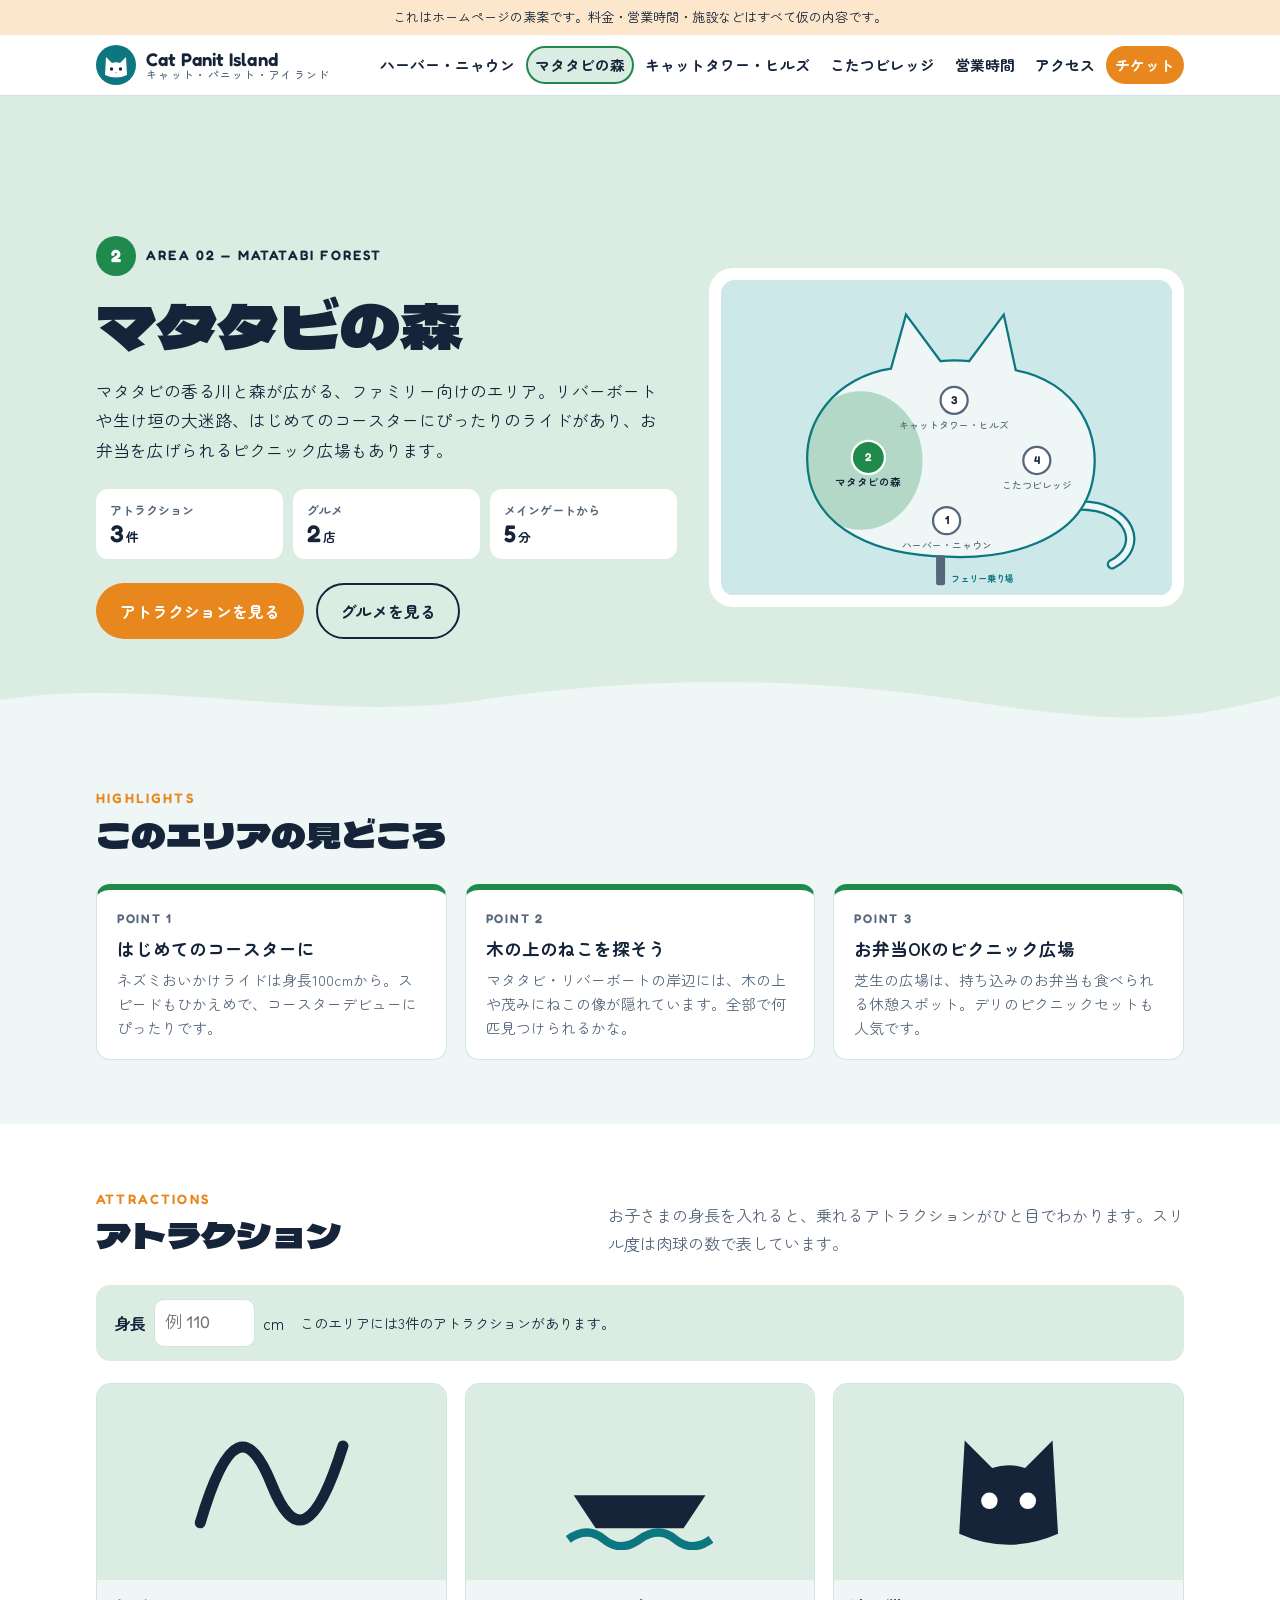
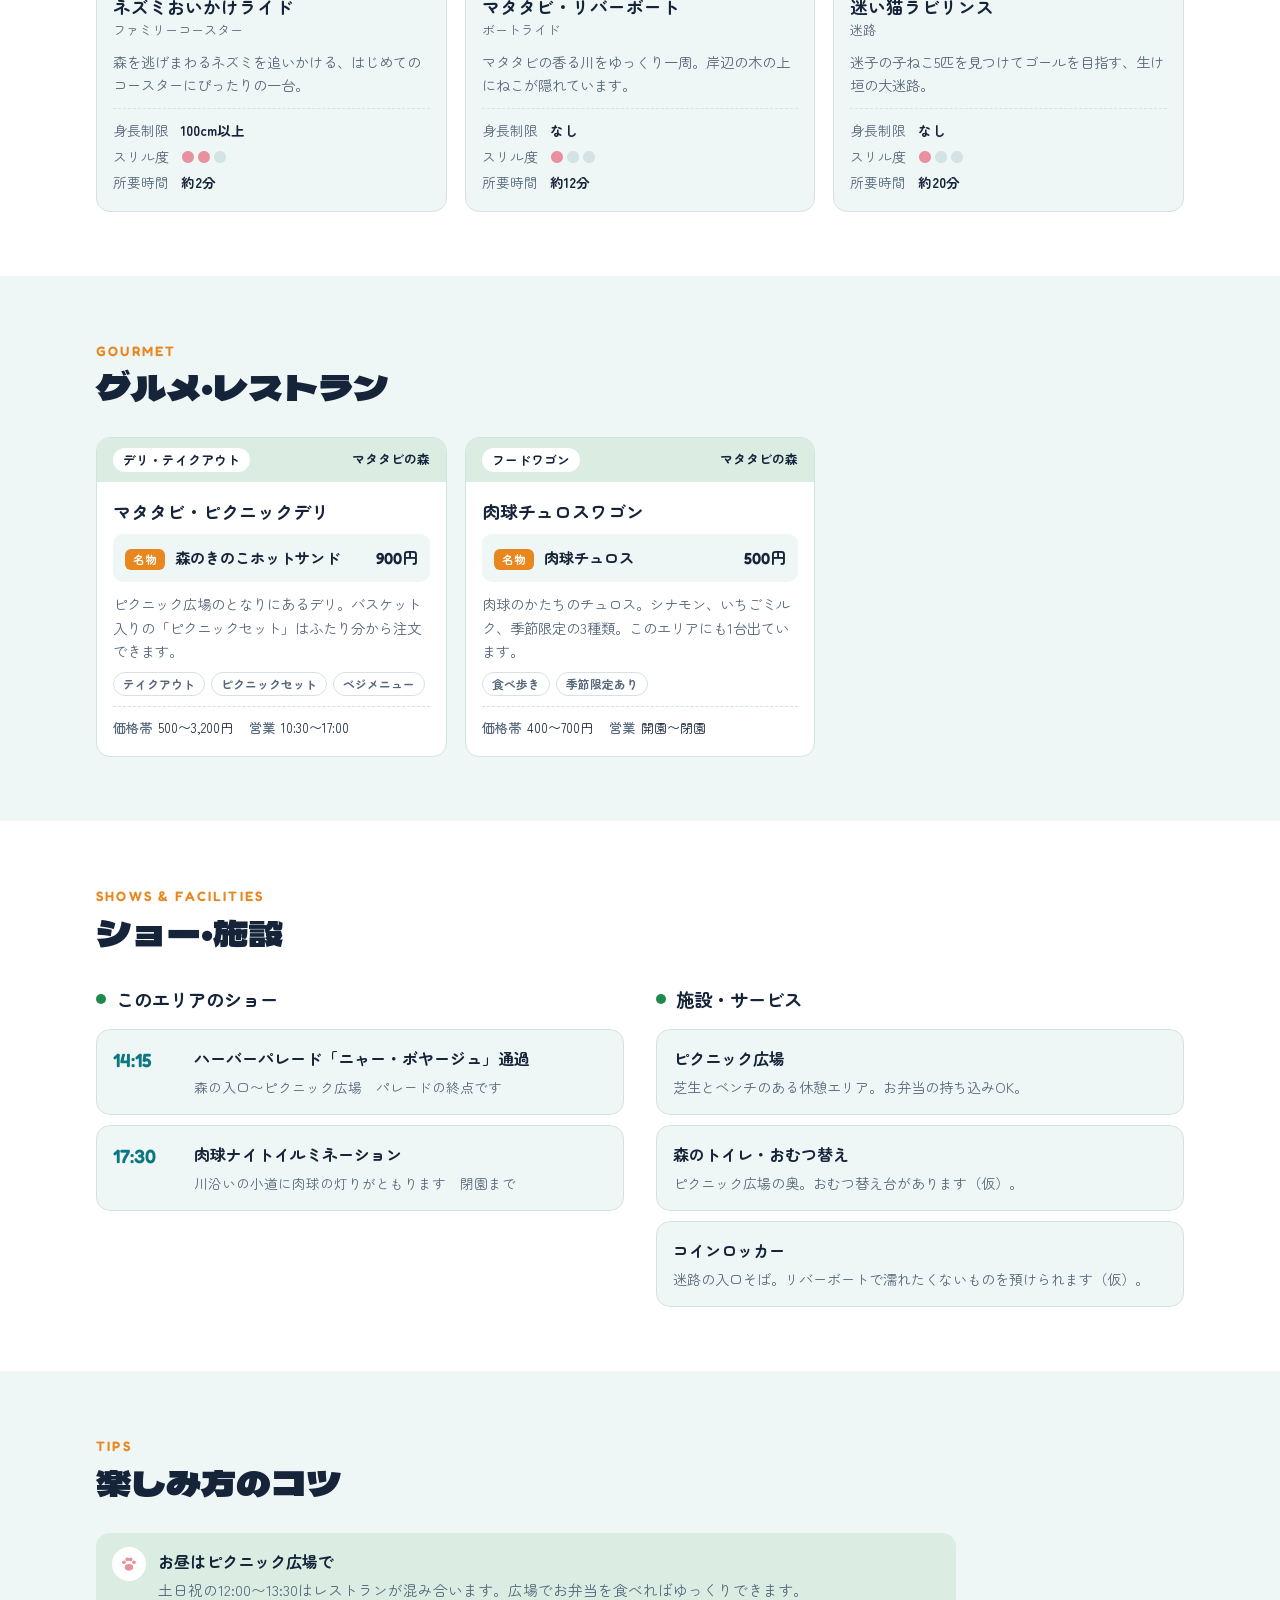
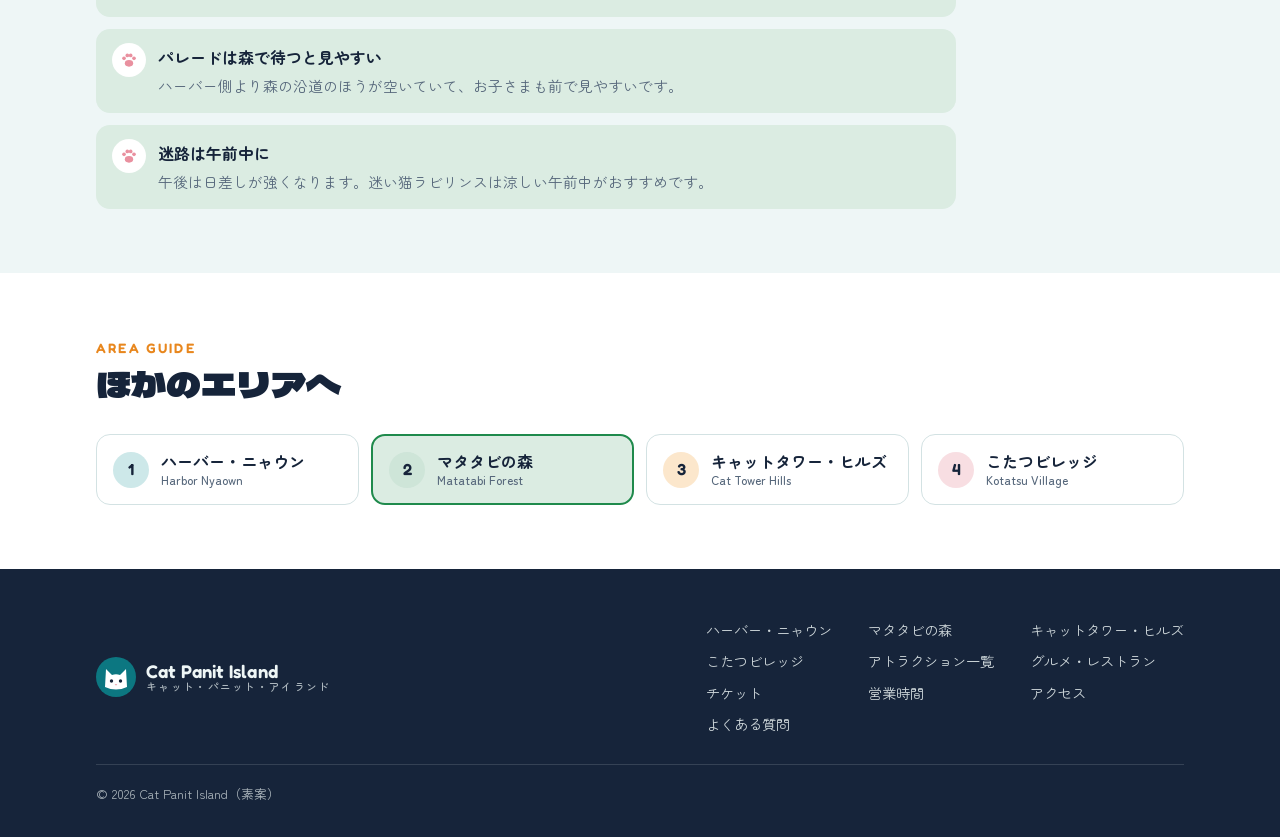
==== area-forest.html @ 3c0e30b0 "Cat Panit Island ホームページ素案 トップページ、4つのエリアページ、メインビジュアル（SVG/PNG）、 エリアページの生成スクリプトを追加。  Co-Authored-By: Cl" ====
<!doctype html>
<html lang="ja">
<head>
<meta charset="utf-8">
<meta name="viewport" content="width=device-width, initial-scale=1">
<title>マタタビの森 | Cat Panit Island</title>
<meta name="description" content="Cat Panit Island エリア2「マタタビの森」のアトラクション・グルメ・ショー・施設のご案内。">
<link rel="preconnect" href="https://fonts.googleapis.com">
<link rel="preconnect" href="https://fonts.gstatic.com" crossorigin>
<link rel="stylesheet" href="https://fonts.googleapis.com/css2?family=Dela+Gothic+One&family=Zen+Maru+Gothic:wght@400;500;700&family=Fredoka:wght@500;600&display=swap">
<link rel="stylesheet" href="assets/site.css">
</head>
<body data-area="2">
<div class="draft-ribbon"><div class="wrap">これはホームページの素案です。料金・営業時間・施設などはすべて仮の内容です。</div></div>

<header class="site-header">
  <div class="wrap">
    <a class="brand" href="index.html" aria-label="Cat Panit Island トップへ">
      <svg viewBox="0 0 40 40" aria-hidden="true">
        <circle cx="20" cy="20" r="20" fill="var(--sea)"/>
        <path d="M9 30 L10 12 L16 18 Q20 16.5 24 18 L30 12 L31 30 Q20 35 9 30 Z" fill="var(--surface)"/>
        <circle cx="15.5" cy="24" r="1.7" fill="var(--ink)"/><circle cx="24.5" cy="24" r="1.7" fill="var(--ink)"/>
        <path d="M18.6 27.2 L21.4 27.2 L20 28.6 Z" fill="var(--paw)"/>
      </svg>
      <span class="brand-name">Cat Panit Island<small>キャット・パニット・アイランド</small></span>
    </a>
    <a class="mobile-ticket" href="index.html#tickets">チケット</a>
    <button class="menu-btn" id="menu-btn" type="button" aria-expanded="false" aria-controls="site-nav" aria-label="メニューを開く"><span class="bars" aria-hidden="true"></span><span class="lbl" aria-hidden="true">MENU</span></button>
    <nav class="nav" id="site-nav" aria-label="メインメニュー">
      <ul>
        <li><a href="area-harbor.html">ハーバー・ニャウン</a></li>
        <li><a href="area-forest.html" aria-current="page">マタタビの森</a></li>
        <li><a href="area-hills.html">キャットタワー・ヒルズ</a></li>
        <li><a href="area-kotatsu.html">こたつビレッジ</a></li>
        <li><a href="index.html#hours">営業時間</a></li>
        <li><a href="index.html#access">アクセス</a></li>
        <li class="nav-cta"><a href="index.html#tickets">チケット</a></li>
      </ul>
    </nav>
  </div>
</header>

<main id="top">
  <section class="area-hero">
    <nav class="crumbs wrap" aria-label="パンくずリスト">
    </nav>
    <div class="wrap">
      <div>
        <p class="area-no"><b>2</b>AREA 02 — MATATABI FOREST</p>
        <h1>マタタビの森</h1>
        <p class="lead">マタタビの香る川と森が広がる、ファミリー向けのエリア。リバーボートや生け垣の大迷路、はじめてのコースターにぴったりのライドがあり、お弁当を広げられるピクニック広場もあります。</p>
        <dl class="facts">
          <div><dt>アトラクション</dt><dd>3<small>件</small></dd></div>
          <div><dt>グルメ</dt><dd>2<small>店</small></dd></div>
          <div><dt>メインゲートから</dt><dd>5<small>分</small></dd></div>
        </dl>
        <div class="hero-actions">
          <a class="btn btn-primary" href="#rides">アトラクションを見る</a>
          <a class="btn btn-ghost" href="#gourmet">グルメを見る</a>
        </div>
      </div>
      <div class="map">
        <svg viewBox="0 0 600 420" role="img" aria-label="島のエリアマップ。現在のエリア：マタタビの森">
          <defs><clipPath id="island"><path d="M118 268 C 100 186, 158 128, 226 118 L 246 46 L 292 108 Q 310 106 330 108 L 376 46 L 392 120 C 470 134, 512 204, 492 276 C 472 346, 384 372, 300 368 C 202 366, 134 330, 118 268 Z"/></clipPath></defs>
          <rect class="sea" x="0" y="0" width="600" height="420" rx="18"/>
          <path class="tail" d="M478 300 C 545 300, 565 355, 520 378"/>
          <path class="tail-in" d="M478 300 C 545 300, 565 355, 520 378"/>
          <path class="land" d="M118 268 C 100 186, 158 128, 226 118 L 246 46 L 292 108 Q 310 106 330 108 L 376 46 L 392 120 C 470 134, 512 204, 492 276 C 472 346, 384 372, 300 368 C 202 366, 134 330, 118 268 Z"/>
          <ellipse class="zone" cx="186" cy="240" rx="82" ry="92" clip-path="url(#island)"/>
          <rect class="pier" x="286" y="366" width="12" height="40" rx="3"/>
          <text class="ferry" x="306" y="402">フェリー乗り場</text>
          <a class="pin" href="area-harbor.html" aria-label="エリア1 ハーバー・ニャウンへ"><circle cx="300" cy="320" r="18"/><text x="300" y="325">1</text></a>
          <text class="lbl dim" x="300" y="358">ハーバー・ニャウン</text>
          <g class="pin here" aria-current="page"><circle cx="196" cy="236" r="22"/><text x="196" y="241">2</text></g>
          <text class="lbl" x="196" y="274">マタタビの森</text>
          <a class="pin" href="area-hills.html" aria-label="エリア3 キャットタワー・ヒルズへ"><circle cx="310" cy="160" r="18"/><text x="310" y="165">3</text></a>
          <text class="lbl dim" x="310" y="198">キャットタワー・ヒルズ</text>
          <a class="pin" href="area-kotatsu.html" aria-label="エリア4 こたつビレッジへ"><circle cx="420" cy="240" r="18"/><text x="420" y="245">4</text></a>
          <text class="lbl dim" x="420" y="278">こたつビレッジ</text>
          </svg>
      </div>
    </div>
    <svg class="wave" viewBox="0 0 1200 48" preserveAspectRatio="none" aria-hidden="true"><path d="M0 24 C 150 0, 300 48, 450 24 S 750 0, 900 24 S 1100 48, 1200 20 L1200 48 L0 48 Z"/></svg>
  </section>

  <section class="block" id="highlights">
    <div class="wrap">
      <div class="sec-head"><div><p class="en">Highlights</p><h2>このエリアの見どころ</h2></div></div>
      <ol class="highlights">
          <li><h3>はじめてのコースターに</h3><p>ネズミおいかけライドは身長100cmから。スピードもひかえめで、コースターデビューにぴったりです。</p></li>
          <li><h3>木の上のねこを探そう</h3><p>マタタビ・リバーボートの岸辺には、木の上や茂みにねこの像が隠れています。全部で何匹見つけられるかな。</p></li>
          <li><h3>お弁当OKのピクニック広場</h3><p>芝生の広場は、持ち込みのお弁当も食べられる休憩スポット。デリのピクニックセットも人気です。</p></li>
      </ol>
    </div>
  </section>

  <section class="block alt" id="rides">
    <div class="wrap">
      <div class="sec-head">
        <div><p class="en">Attractions</p><h2>アトラクション</h2></div>
        <p>お子さまの身長を入れると、乗れるアトラクションがひと目でわかります。スリル度は肉球の数で表しています。</p>
      </div>
      <div class="finder">
        <div class="height-input">
          <label for="height">身長</label>
          <input id="height" type="number" inputmode="numeric" min="60" max="200" step="1" placeholder="例 110">
          <span>cm</span>
        </div>
        <p class="finder-note" id="finder-note" aria-live="polite">このエリアには3件のアトラクションがあります。</p>
      </div>
      <div class="rides">
        <article class="ride" data-min="100">
          <div class="ride-art"><svg viewBox="0 0 60 50" aria-hidden="true"><path d="M4 40 C 14 6, 22 6, 30 26 S 46 44, 56 12" fill="none" stroke="var(--ink)" stroke-width="4" stroke-linecap="round"/></svg></div>
          <div class="ride-body"><h3>ネズミおいかけライド</h3><p class="kind">ファミリーコースター</p></div>
          <p class="desc">森を逃げまわるネズミを追いかける、はじめてのコースターにぴったりの一台。</p>
          <div>
            <dl>
              <dt>身長制限</dt><dd>100cm以上</dd>
              <dt>スリル度</dt><dd><span class="paws" aria-label="スリル度2">●●<span class="off">●</span></span></dd>
              <dt>所要時間</dt><dd>約2分</dd>
            </dl>
            <p class="verdict" aria-live="polite"></p>
          </div>
        </article>
        <article class="ride" data-min="0">
          <div class="ride-art"><svg viewBox="0 0 60 50" aria-hidden="true"><path d="M6 30 H54 L46 42 H14 Z" fill="var(--ink)"/><path d="M4 46 q7 -5 13 0 t13 0 t13 0 t13 0" fill="none" stroke="var(--sea)" stroke-width="3"/></svg></div>
          <div class="ride-body"><h3>マタタビ・リバーボート</h3><p class="kind">ボートライド</p></div>
          <p class="desc">マタタビの香る川をゆっくり一周。岸辺の木の上にねこが隠れています。</p>
          <div>
            <dl>
              <dt>身長制限</dt><dd>なし</dd>
              <dt>スリル度</dt><dd><span class="paws" aria-label="スリル度1">●<span class="off">●●</span></span></dd>
              <dt>所要時間</dt><dd>約12分</dd>
            </dl>
            <p class="verdict" aria-live="polite"></p>
          </div>
        </article>
        <article class="ride" data-min="0">
          <div class="ride-art"><svg viewBox="0 0 60 50" aria-hidden="true"><path d="M12 44 L14 10 L24 20 Q30 18 36 20 L46 10 L48 44 Q30 52 12 44 Z" fill="var(--ink)"/><circle cx="23" cy="32" r="3" fill="var(--surface)"/><circle cx="37" cy="32" r="3" fill="var(--surface)"/></svg></div>
          <div class="ride-body"><h3>迷い猫ラビリンス</h3><p class="kind">迷路</p></div>
          <p class="desc">迷子の子ねこ5匹を見つけてゴールを目指す、生け垣の大迷路。</p>
          <div>
            <dl>
              <dt>身長制限</dt><dd>なし</dd>
              <dt>スリル度</dt><dd><span class="paws" aria-label="スリル度1">●<span class="off">●●</span></span></dd>
              <dt>所要時間</dt><dd>約20分</dd>
            </dl>
            <p class="verdict" aria-live="polite"></p>
          </div>
        </article>
      </div>
    </div>
  </section>

  <section class="block" id="gourmet">
    <div class="wrap">
      <div class="sec-head"><div><p class="en">Gourmet</p><h2>グルメ・レストラン</h2></div></div>
      <div class="gourmet-grid">
        <article class="shop">
          <div class="shop-top"><span class="genre">デリ・テイクアウト</span><span>マタタビの森</span></div>
          <div class="shop-body">
            <h3>マタタビ・ピクニックデリ</h3>
            <div class="signature"><span class="lbl">名物</span><b>森のきのこホットサンド</b><span class="yen">900円</span></div>
            <p class="desc">ピクニック広場のとなりにあるデリ。バスケット入りの「ピクニックセット」はふたり分から注文できます。</p>
            <ul class="feats"><li>テイクアウト</li><li>ピクニックセット</li><li>ベジメニュー</li></ul>
            <div class="shop-meta"><span><b>価格帯</b>500〜3,200円</span><span><b>営業</b>10:30〜17:00</span></div>
          </div>
        </article>
        <article class="shop">
          <div class="shop-top"><span class="genre">フードワゴン</span><span>マタタビの森</span></div>
          <div class="shop-body">
            <h3>肉球チュロスワゴン</h3>
            <div class="signature"><span class="lbl">名物</span><b>肉球チュロス</b><span class="yen">500円</span></div>
            <p class="desc">肉球のかたちのチュロス。シナモン、いちごミルク、季節限定の3種類。このエリアにも1台出ています。</p>
            <ul class="feats"><li>食べ歩き</li><li>季節限定あり</li></ul>
            <div class="shop-meta"><span><b>価格帯</b>400〜700円</span><span><b>営業</b>開園〜閉園</span></div>
          </div>
        </article>
      </div>
    </div>
  </section>

  <section class="block alt" id="shows">
    <div class="wrap">
      <div class="sec-head"><div><p class="en">Shows &amp; Facilities</p><h2>ショー・施設</h2></div></div>
      <div class="two-col">
        <div>
          <h3 class="sub-h">このエリアのショー</h3>
          <ul class="schedule">
            <li><span class="t">14:15</span><div><b>ハーバーパレード「ニャー・ボヤージュ」通過</b><small>森の入口〜ピクニック広場　パレードの終点です</small></div></li>
            <li><span class="t">17:30</span><div><b>肉球ナイトイルミネーション</b><small>川沿いの小道に肉球の灯りがともります　閉園まで</small></div></li>
          </ul>
        </div>
        <div>
          <h3 class="sub-h">施設・サービス</h3>
          <ul class="facilities">
            <li><b>ピクニック広場</b><span>芝生とベンチのある休憩エリア。お弁当の持ち込みOK。</span></li>
            <li><b>森のトイレ・おむつ替え</b><span>ピクニック広場の奥。おむつ替え台があります（仮）。</span></li>
            <li><b>コインロッカー</b><span>迷路の入口そば。リバーボートで濡れたくないものを預けられます（仮）。</span></li>
          </ul>
        </div>
      </div>
    </div>
  </section>

  <section class="block" id="tips">
    <div class="wrap">
      <div class="sec-head"><div><p class="en">Tips</p><h2>楽しみ方のコツ</h2></div></div>
      <ul class="tips">
        <li><div><b>お昼はピクニック広場で</b><span>土日祝の12:00〜13:30はレストランが混み合います。広場でお弁当を食べればゆっくりできます。</span></div></li>
        <li><div><b>パレードは森で待つと見やすい</b><span>ハーバー側より森の沿道のほうが空いていて、お子さまも前で見やすいです。</span></div></li>
        <li><div><b>迷路は午前中に</b><span>午後は日差しが強くなります。迷い猫ラビリンスは涼しい午前中がおすすめです。</span></div></li>
      </ul>
    </div>
  </section>

  <section class="block alt" id="other-areas">
    <div class="wrap">
      <div class="sec-head"><div><p class="en">Area Guide</p><h2>ほかのエリアへ</h2></div></div>
      <ul class="area-switch">
        <li class="s1"><a href="area-harbor.html"><span class="num">1</span><span>ハーバー・ニャウン<small>Harbor Nyaown</small></span></a></li>
        <li class="s2"><span class="current" aria-current="page"><span class="num">2</span><span>マタタビの森<small>Matatabi Forest</small></span></span></li>
        <li class="s3"><a href="area-hills.html"><span class="num">3</span><span>キャットタワー・ヒルズ<small>Cat Tower Hills</small></span></a></li>
        <li class="s4"><a href="area-kotatsu.html"><span class="num">4</span><span>こたつビレッジ<small>Kotatsu Village</small></span></a></li>
      </ul>
    </div>
  </section>
</main>

<footer class="site-footer">
  <div class="wrap">
    <div class="foot-top">
      <a class="brand" href="index.html">
        <svg viewBox="0 0 40 40" aria-hidden="true">
        <circle cx="20" cy="20" r="20" fill="var(--sea)"/>
        <path d="M9 30 L10 12 L16 18 Q20 16.5 24 18 L30 12 L31 30 Q20 35 9 30 Z" fill="var(--surface)"/>
        <circle cx="15.5" cy="24" r="1.7" fill="var(--ink)"/><circle cx="24.5" cy="24" r="1.7" fill="var(--ink)"/>
        <path d="M18.6 27.2 L21.4 27.2 L20 28.6 Z" fill="var(--paw)"/>
      </svg>
        <span class="brand-name">Cat Panit Island<small>キャット・パニット・アイランド</small></span>
      </a>
      <nav class="foot-links" aria-label="フッターメニュー">
        <a href="area-harbor.html">ハーバー・ニャウン</a><a href="area-forest.html">マタタビの森</a><a href="area-hills.html">キャットタワー・ヒルズ</a><a href="area-kotatsu.html">こたつビレッジ</a><a href="index.html#rides">アトラクション一覧</a><a href="index.html#gourmet">グルメ・レストラン</a>
        <a href="index.html#tickets">チケット</a><a href="index.html#hours">営業時間</a><a href="index.html#access">アクセス</a><a href="index.html#faq">よくある質問</a>
      </nav>
    </div>
    <p class="copy">© 2026 Cat Panit Island（素案）</p>
  </div>
</footer>

<script src="assets/area.js"></script>
</body>
</html>
---- assets/site.css ----
/* Cat Panit Island — エリアページ共通スタイル（index.html のトークンと揃えています） */
:root {
  --bg: #EEF6F6;
  --surface: #FFFFFF;
  --ink: #16243A;
  --muted: #56677B;
  --line: #D3E2E3;
  --sea: #0C7781;
  --sea-soft: #CDE8E9;
  --tabby: #E8871E;
  --tabby-soft: #FCE7CC;
  --paw: #E9909F;
  --on-accent: #FFFFFF;
  --ok: #1F8A4C;
  --off: #A23B3B;
  --font-display: "Dela Gothic One", "Hiragino Sans", "Yu Gothic", sans-serif;
  --font-body: "Zen Maru Gothic", "Hiragino Maru Gothic ProN", "Yu Gothic", "Meiryo", sans-serif;
  --font-latin: "Fredoka", "Zen Maru Gothic", system-ui, sans-serif;
  --radius: 14px;
  --wrap: 1120px;
}
@media (prefers-color-scheme: dark) {
  :root:not([data-theme="light"]) {
    --bg: #0C1622; --surface: #13212F; --ink: #E7EFF1; --muted: #9DB0BF; --line: #243749;
    --sea: #3DBDC6; --sea-soft: #12343C; --tabby: #F5A64A; --tabby-soft: #3A2A16; --paw: #F0A5B2;
    --on-accent: #0C1622; --ok: #5BCB8A; --off: #EE8A8A; color-scheme: dark;
  }
}
:root[data-theme="dark"] {
  --bg: #0C1622; --surface: #13212F; --ink: #E7EFF1; --muted: #9DB0BF; --line: #243749;
  --sea: #3DBDC6; --sea-soft: #12343C; --tabby: #F5A64A; --tabby-soft: #3A2A16; --paw: #F0A5B2;
  --on-accent: #0C1622; --ok: #5BCB8A; --off: #EE8A8A; color-scheme: dark;
}

/* エリアごとのアクセント色 */
body { --accent: var(--sea); --accent-soft: var(--sea-soft); --accent-ink: var(--on-accent); }
body[data-area="2"] { --accent: var(--ok); --accent-soft: color-mix(in srgb, var(--ok) 16%, var(--surface)); }
body[data-area="3"] { --accent: var(--tabby); --accent-soft: var(--tabby-soft); }
body[data-area="4"] { --accent: var(--paw); --accent-soft: color-mix(in srgb, var(--paw) 22%, var(--surface)); --accent-ink: var(--ink); }

* { box-sizing: border-box; }
html { scroll-behavior: smooth; scroll-padding-top: 76px; }
@media (prefers-reduced-motion: reduce) { html { scroll-behavior: auto; } * { animation: none !important; transition: none !important; } }
body {
  margin: 0; background: var(--bg); color: var(--ink);
  font-family: var(--font-body); font-size: 16px; line-height: 1.75;
  overflow-x: hidden;
}
a { color: var(--sea); }
:focus-visible { outline: 3px solid var(--tabby); outline-offset: 2px; border-radius: 6px; }
h1, h2, h3 { text-wrap: balance; margin: 0; }
p { margin: 0; }
.wrap {
  max-width: var(--wrap); margin-inline: auto;
  padding-left: max(16px, env(safe-area-inset-left, 0px));
  padding-right: max(16px, env(safe-area-inset-right, 0px));
}
.draft-ribbon { background: var(--tabby-soft); color: var(--ink); font-size: .82rem; text-align: center; padding-block: 6px; }

/* ---------- Header ---------- */
.site-header { position: sticky; top: 0; z-index: 20; background: var(--surface); border-bottom: 1px solid var(--line); }
.site-header .wrap { display: flex; align-items: center; gap: 16px; padding-block: 10px; }
.brand { display: flex; align-items: center; gap: 10px; text-decoration: none; color: var(--ink); flex-shrink: 0; }
.brand svg { width: 40px; height: 40px; }
.brand-name { font-family: var(--font-latin); font-weight: 600; font-size: 1.15rem; line-height: 1.1; letter-spacing: .01em; }
.brand-name small { display: block; font-family: var(--font-body); font-weight: 500; font-size: .68rem; color: var(--muted); letter-spacing: .12em; }
.nav { margin-left: auto; min-width: 0; overflow-x: auto; scrollbar-width: none; }
.nav::-webkit-scrollbar { display: none; }
.nav ul { display: flex; gap: 2px; list-style: none; margin: 0; padding: 0; white-space: nowrap; }
.nav a { display: block; padding: 6px 9px; border-radius: 999px; text-decoration: none; color: var(--ink); font-weight: 700; font-size: .92rem; }
.nav a:hover { background: var(--sea-soft); }
.nav a[aria-current="page"] { background: var(--accent-soft); box-shadow: inset 0 0 0 2px var(--accent); }
.nav .nav-cta a { background: var(--tabby); color: var(--on-accent); }
.menu-btn, .mobile-ticket { display: none; }
.mobile-ticket { margin-left: auto; align-items: center; padding: 8px 16px; border-radius: 999px; background: var(--tabby); color: var(--on-accent); font-weight: 700; font-size: .9rem; text-decoration: none; white-space: nowrap; }
.menu-btn { width: 52px; height: 48px; flex-shrink: 0; border: 0; border-radius: 12px; background: var(--sea-soft); color: var(--ink); cursor: pointer; flex-direction: column; align-items: center; justify-content: center; gap: 4px; padding: 0; font: inherit; }
.menu-btn .bars { position: relative; width: 20px; height: 2px; margin-block: 6px; border-radius: 2px; background: currentColor; transition: background .2s; }
.menu-btn .bars::before, .menu-btn .bars::after { content: ""; position: absolute; left: 0; width: 20px; height: 2px; border-radius: 2px; background: currentColor; transition: transform .2s, top .2s; }
.menu-btn .bars::before { top: -6px; }
.menu-btn .bars::after { top: 6px; }
.menu-btn .lbl { font-family: var(--font-latin); font-weight: 600; font-size: .6rem; letter-spacing: .08em; line-height: 1; }
.site-header.open .menu-btn .bars { background: transparent; }
.site-header.open .menu-btn .bars::before { top: 0; transform: rotate(45deg); }
.site-header.open .menu-btn .bars::after { top: 0; transform: rotate(-45deg); }
@media (max-width: 1180px) {
  .site-header .wrap { flex-wrap: wrap; gap: 8px; }
  .brand-name { white-space: nowrap; }
  .mobile-ticket { display: inline-flex; }
  .menu-btn { display: flex; }
  .nav { display: none; width: 100%; margin-left: 0; overflow: visible; }
  .site-header.open .nav { display: block; max-height: calc(100dvh - 80px); overflow-y: auto; }
  .nav ul { display: grid; grid-template-columns: repeat(2, minmax(0, 1fr)); gap: 8px; white-space: normal; padding-block: 6px 14px; }
  .nav a { padding: 12px 14px; border-radius: 12px; background: var(--bg); font-size: 1rem; }
  .nav .nav-cta { grid-column: 1 / -1; }
  .nav .nav-cta a { text-align: center; }
}
@media (max-width: 360px) { .brand-name small { display: none; } }

/* ---------- Breadcrumb ---------- */
.crumbs { font-size: .85rem; padding-block: 12px 0; }
.crumbs ol { display: flex; flex-wrap: wrap; gap: 4px 8px; list-style: none; margin: 0; padding: 0; color: var(--muted); }
.crumbs li + li::before { content: "›"; margin-right: 8px; }
.crumbs a { color: var(--muted); }

/* ---------- Area hero ---------- */
.area-hero { background: var(--accent-soft); position: relative; overflow: hidden; }
.area-hero .wrap { display: grid; grid-template-columns: 1.1fr .9fr; gap: 32px; align-items: center; padding-block: 28px 84px; }
.area-no { display: inline-flex; align-items: center; gap: 10px; font-family: var(--font-latin); font-weight: 600; letter-spacing: .16em; font-size: .85rem; color: var(--ink); }
.area-no b { width: 40px; height: 40px; border-radius: 50%; display: grid; place-items: center; background: var(--accent); color: var(--accent-ink); letter-spacing: 0; font-size: 1.1rem; }
.area-hero h1 { font-family: var(--font-display); font-weight: 400; font-size: clamp(2.1rem, 5.4vw, 3.8rem); line-height: 1.2; margin-top: 12px; }
.area-hero .lead { margin-top: 16px; max-width: 34em; font-size: 1.05rem; }
.facts { display: grid; grid-template-columns: repeat(3, minmax(0, 1fr)); gap: 10px; margin: 24px 0 0; padding: 0; }
.facts div { background: var(--surface); border-radius: 12px; padding: 10px 14px; }
.facts dt { font-size: .75rem; color: var(--muted); font-weight: 700; }
.facts dd { margin: 0; font-family: var(--font-latin); font-weight: 600; font-size: 1.5rem; line-height: 1.2; font-variant-numeric: tabular-nums; }
.facts dd small { font-family: var(--font-body); font-size: .8rem; font-weight: 700; margin-left: 2px; }
.hero-actions { display: flex; flex-wrap: wrap; gap: 12px; margin-top: 24px; }
.btn { display: inline-flex; align-items: center; gap: 8px; padding: 12px 22px; border-radius: 999px; font-weight: 700; text-decoration: none; font-family: var(--font-body); font-size: 1rem; border: 2px solid transparent; cursor: pointer; }
.btn-primary { background: var(--tabby); color: var(--on-accent); }
.btn-ghost { border-color: var(--ink); color: var(--ink); background: transparent; }
.btn:hover { transform: translateY(-1px); }
.wave { position: absolute; left: 0; right: 0; bottom: -1px; height: 48px; width: 100%; display: block; }
.wave path { fill: var(--bg); }
@media (max-width: 820px) { .area-hero .wrap { grid-template-columns: 1fr; padding-block: 20px 76px; } }
@media (max-width: 420px) { .facts dd { font-size: 1.25rem; } }

/* Mini map */
.map { background: var(--surface); border-radius: 24px; padding: 12px; }
.map svg { width: 100%; height: auto; display: block; }
.map .sea { fill: var(--sea-soft); }
.map .land { fill: var(--bg); stroke: var(--sea); stroke-width: 3; }
.map .zone { fill: var(--accent); opacity: .28; }
.map .tail { fill: none; stroke: var(--sea); stroke-width: 14; stroke-linecap: round; }
.map .tail-in { fill: none; stroke: var(--bg); stroke-width: 8; stroke-linecap: round; }
.map .pin circle { fill: var(--surface); stroke: var(--muted); stroke-width: 3; }
.map .pin text { fill: var(--ink); font-family: var(--font-latin); font-weight: 600; font-size: 15px; text-anchor: middle; pointer-events: none; }
.map a.pin:hover circle, .map a.pin:focus-visible circle { stroke: var(--tabby); }
.map .pin.here circle { fill: var(--accent); stroke: var(--surface); r: 22; }
.map .pin.here text { fill: var(--accent-ink); }
.map .lbl { fill: var(--ink); font-family: var(--font-body); font-weight: 700; font-size: 14px; text-anchor: middle; }
.map .lbl.dim { fill: var(--muted); font-weight: 500; font-size: 13px; }
.map .pier { fill: var(--muted); }
.map .ferry { fill: var(--sea); font-family: var(--font-body); font-size: 12px; font-weight: 700; }

/* ---------- Sections ---------- */
section.block { padding-block: 64px; }
.alt { background: var(--surface); }
.sec-head { display: flex; flex-wrap: wrap; align-items: end; justify-content: space-between; gap: 12px 24px; margin-bottom: 28px; }
.sec-head .en { font-family: var(--font-latin); font-weight: 600; color: var(--tabby); letter-spacing: .16em; font-size: .85rem; text-transform: uppercase; }
.sec-head h2 { font-family: var(--font-display); font-weight: 400; font-size: clamp(1.6rem, 3.4vw, 2.2rem); line-height: 1.3; }
.sec-head p { color: var(--muted); max-width: 36em; }

/* Highlights */
.highlights { display: grid; grid-template-columns: repeat(3, minmax(0, 1fr)); gap: 18px; list-style: none; margin: 0; padding: 0; counter-reset: hl; }
.highlights li { background: var(--surface); border: 1px solid var(--line); border-top: 6px solid var(--accent); border-radius: var(--radius); padding: 18px 20px; display: grid; gap: 6px; align-content: start; counter-increment: hl; }
.alt .highlights li { background: var(--bg); }
.highlights li::before { content: "POINT " counter(hl); font-family: var(--font-latin); font-weight: 600; font-size: .78rem; letter-spacing: .14em; color: var(--muted); }
.highlights h3 { font-size: 1.1rem; line-height: 1.45; }
.highlights p { color: var(--muted); font-size: .92rem; line-height: 1.65; }
@media (max-width: 820px) { .highlights { grid-template-columns: 1fr; } }

/* Ride finder + cards */
.finder { display: flex; flex-wrap: wrap; gap: 8px 16px; align-items: center; padding: 14px 18px; border-radius: var(--radius); background: var(--accent-soft); margin-bottom: 22px; }
.finder label { font-weight: 700; }
.height-input { display: flex; align-items: center; gap: 8px; }
.height-input input { width: 6em; padding: 8px 10px; border-radius: 10px; border: 1px solid var(--line); background: var(--surface); color: var(--ink); font: inherit; font-family: var(--font-latin); font-size: 1.05rem; }
.finder-note { font-size: .88rem; color: var(--ink); }
.rides { display: grid; grid-template-columns: repeat(auto-fill, minmax(260px, 1fr)); gap: 18px; }
.ride { display: grid; grid-template-rows: auto auto 1fr auto; background: var(--surface); border: 1px solid var(--line); border-radius: var(--radius); overflow: hidden; transition: opacity .2s; }
.alt .ride { background: var(--bg); }
.ride-art { aspect-ratio: 16 / 9; display: grid; place-items: center; background: var(--accent-soft); }
.ride-art svg { width: 56%; height: 70%; }
.ride-body { padding: 14px 16px 0; }
.ride h3 { font-size: 1.1rem; line-height: 1.45; }
.ride .kind { color: var(--muted); font-size: .82rem; }
.ride .desc { padding: 8px 16px 0; font-size: .9rem; color: var(--muted); line-height: 1.6; }
.ride dl { display: grid; grid-template-columns: auto 1fr; gap: 2px 12px; margin: 12px 16px 16px; padding-top: 10px; border-top: 1px dashed var(--line); font-size: .85rem; }
.ride dt { color: var(--muted); }
.ride dd { margin: 0; font-weight: 700; font-variant-numeric: tabular-nums; }
.paws { color: var(--paw); letter-spacing: 2px; }
.paws .off { color: var(--line); }
.ride.no { opacity: .45; }
.ride .verdict { margin: 0 16px 16px; font-size: .8rem; font-weight: 700; padding: 4px 10px; border-radius: 8px; text-align: center; }
.ride .verdict:empty { display: none; }
.ride .verdict.ok { background: color-mix(in srgb, var(--ok) 14%, transparent); color: var(--ok); }
.ride .verdict.ng { background: color-mix(in srgb, var(--off) 14%, transparent); color: var(--off); }

/* Gourmet */
.gourmet-grid { display: grid; grid-template-columns: repeat(auto-fill, minmax(300px, 1fr)); gap: 18px; }
.shop { background: var(--surface); border: 1px solid var(--line); border-radius: var(--radius); overflow: hidden; }
.alt .shop { background: var(--bg); }
.shop-top { display: flex; justify-content: space-between; gap: 8px; padding: 10px 16px; font-size: .8rem; font-weight: 700; background: var(--accent-soft); }
.shop-top .genre { background: var(--surface); padding: 1px 10px; border-radius: 999px; }
.shop-body { padding: 16px; display: grid; gap: 10px; align-content: start; }
.shop h3 { font-size: 1.12rem; line-height: 1.45; }
.signature { display: grid; grid-template-columns: auto 1fr auto; gap: 10px; align-items: baseline; padding: 10px 12px; border-radius: 10px; background: var(--bg); }
.alt .signature { background: var(--surface); }
.signature .lbl { font-size: .72rem; font-weight: 700; color: var(--on-accent); background: var(--tabby); padding: 0 8px; border-radius: 6px; }
.signature b { font-size: .95rem; min-width: 0; }
.signature .yen { font-family: var(--font-latin); font-weight: 600; font-variant-numeric: tabular-nums; white-space: nowrap; }
.shop .desc { color: var(--muted); font-size: .9rem; line-height: 1.6; }
.feats { display: flex; flex-wrap: wrap; gap: 6px; list-style: none; margin: 0; padding: 0; }
.feats li { font-size: .74rem; font-weight: 700; padding: 1px 9px; border-radius: 999px; border: 1px solid var(--line); color: var(--muted); }
.shop-meta { display: flex; flex-wrap: wrap; gap: 4px 16px; font-size: .82rem; padding-top: 10px; border-top: 1px dashed var(--line); font-variant-numeric: tabular-nums; }
.shop-meta b { color: var(--muted); font-weight: 500; margin-right: 6px; }

/* Shows + facilities */
.two-col { display: grid; grid-template-columns: minmax(0, 1fr) minmax(0, 1fr); gap: 32px; align-items: start; }
.two-col h3.sub-h { font-size: 1.15rem; margin-bottom: 14px; display: flex; align-items: center; gap: 10px; }
.two-col h3.sub-h::before { content: ""; width: 10px; height: 10px; border-radius: 50%; background: var(--accent); }
.schedule { list-style: none; margin: 0; padding: 0; display: grid; gap: 10px; }
.schedule li { display: grid; grid-template-columns: 4.2em 1fr; gap: 14px; align-items: start; padding: 14px 16px; border-radius: var(--radius); background: var(--surface); border: 1px solid var(--line); }
.alt .schedule li { background: var(--bg); }
.schedule .t { font-family: var(--font-latin); font-weight: 600; font-size: 1.2rem; color: var(--sea); font-variant-numeric: tabular-nums; }
.schedule b { display: block; }
.schedule small { color: var(--muted); font-size: .85rem; }
.facilities { list-style: none; margin: 0; padding: 0; display: grid; gap: 10px; }
.facilities li { padding: 14px 16px; border-radius: var(--radius); background: var(--surface); border: 1px solid var(--line); }
.alt .facilities li { background: var(--bg); }
.facilities b { display: block; }
.facilities span { color: var(--muted); font-size: .88rem; }
@media (max-width: 820px) { .two-col { grid-template-columns: 1fr; } }

/* Tips */
.tips { list-style: none; margin: 0; padding: 0; display: grid; gap: 12px; max-width: 860px; }
.tips li { display: grid; grid-template-columns: 34px 1fr; gap: 12px; align-items: start; padding: 14px 16px; border-radius: var(--radius); background: var(--accent-soft); }
.tips li::before { content: ""; width: 34px; height: 34px; border-radius: 50%; background: var(--surface) center / 20px no-repeat url("data:image/svg+xml,%3Csvg xmlns='http://www.w3.org/2000/svg' viewBox='0 0 24 24'%3E%3Cg fill='%23E9909F'%3E%3Cellipse cx='12' cy='16' rx='5' ry='4'/%3E%3Ccircle cx='6' cy='10' r='2.2'/%3E%3Ccircle cx='10' cy='6.5' r='2.2'/%3E%3Ccircle cx='14' cy='6.5' r='2.2'/%3E%3Ccircle cx='18' cy='10' r='2.2'/%3E%3C/g%3E%3C/svg%3E"); }
.tips b { display: block; }
.tips span { font-size: .92rem; color: var(--muted); }

/* Area switcher */
.area-switch { display: grid; grid-template-columns: repeat(4, minmax(0, 1fr)); gap: 12px; list-style: none; margin: 0; padding: 0; }
.area-switch a, .area-switch .current { display: grid; grid-template-columns: 36px 1fr; gap: 12px; align-items: center; padding: 14px 16px; border-radius: var(--radius); border: 1px solid var(--line); background: var(--surface); color: var(--ink); text-decoration: none; font-weight: 700; line-height: 1.4; height: 100%; }
.area-switch a:hover { border-color: var(--tabby); }
.area-switch .num { width: 36px; height: 36px; border-radius: 50%; display: grid; place-items: center; font-family: var(--font-latin); font-weight: 600; color: var(--ink); }
.area-switch .s1 .num { background: var(--sea-soft); }
.area-switch .s2 .num { background: color-mix(in srgb, var(--ok) 22%, var(--surface)); }
.area-switch .s3 .num { background: var(--tabby-soft); }
.area-switch .s4 .num { background: color-mix(in srgb, var(--paw) 30%, var(--surface)); }
.area-switch .current { border: 2px solid var(--accent); background: var(--accent-soft); }
.area-switch small { display: block; font-weight: 500; font-size: .75rem; color: var(--muted); }
@media (max-width: 820px) { .area-switch { grid-template-columns: repeat(2, minmax(0, 1fr)); } }
@media (max-width: 420px) { .area-switch { grid-template-columns: 1fr; } }

/* ---------- Footer ---------- */
.site-footer { background: var(--ink); color: var(--bg); padding-block: 48px 32px; }
.site-footer .wrap { display: grid; gap: 28px; }
.foot-top { display: flex; flex-wrap: wrap; gap: 24px 48px; justify-content: space-between; }
.foot-top .brand { color: var(--bg); }
.foot-top .brand-name small { color: color-mix(in srgb, var(--bg) 70%, transparent); }
.foot-links { display: grid; grid-template-columns: repeat(3, auto); gap: 6px 36px; font-size: .9rem; }
.foot-links a { color: var(--bg); text-decoration: none; opacity: .85; }
.foot-links a:hover { opacity: 1; text-decoration: underline; }
.copy { font-size: .8rem; opacity: .7; border-top: 1px solid color-mix(in srgb, var(--bg) 20%, transparent); padding-top: 18px; }
@media (max-width: 560px) { .foot-links { grid-template-columns: repeat(2, auto); } }
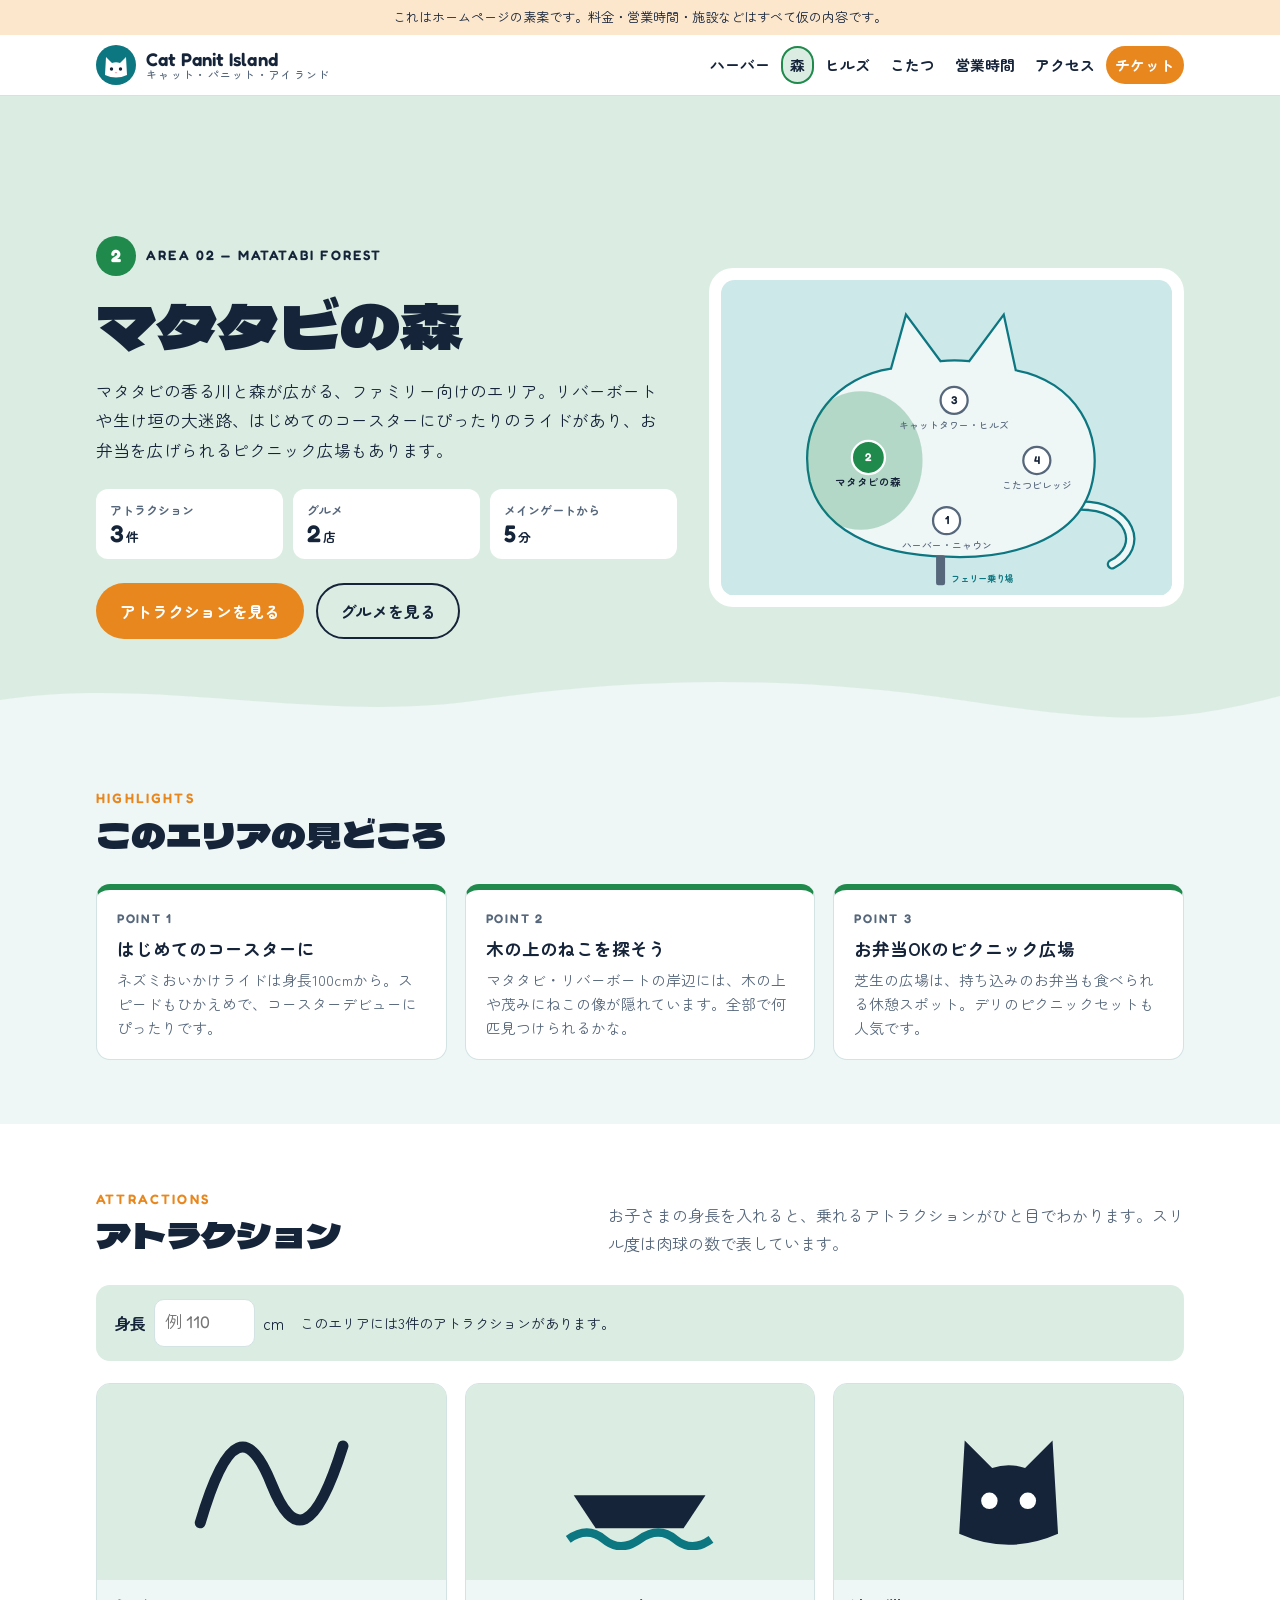
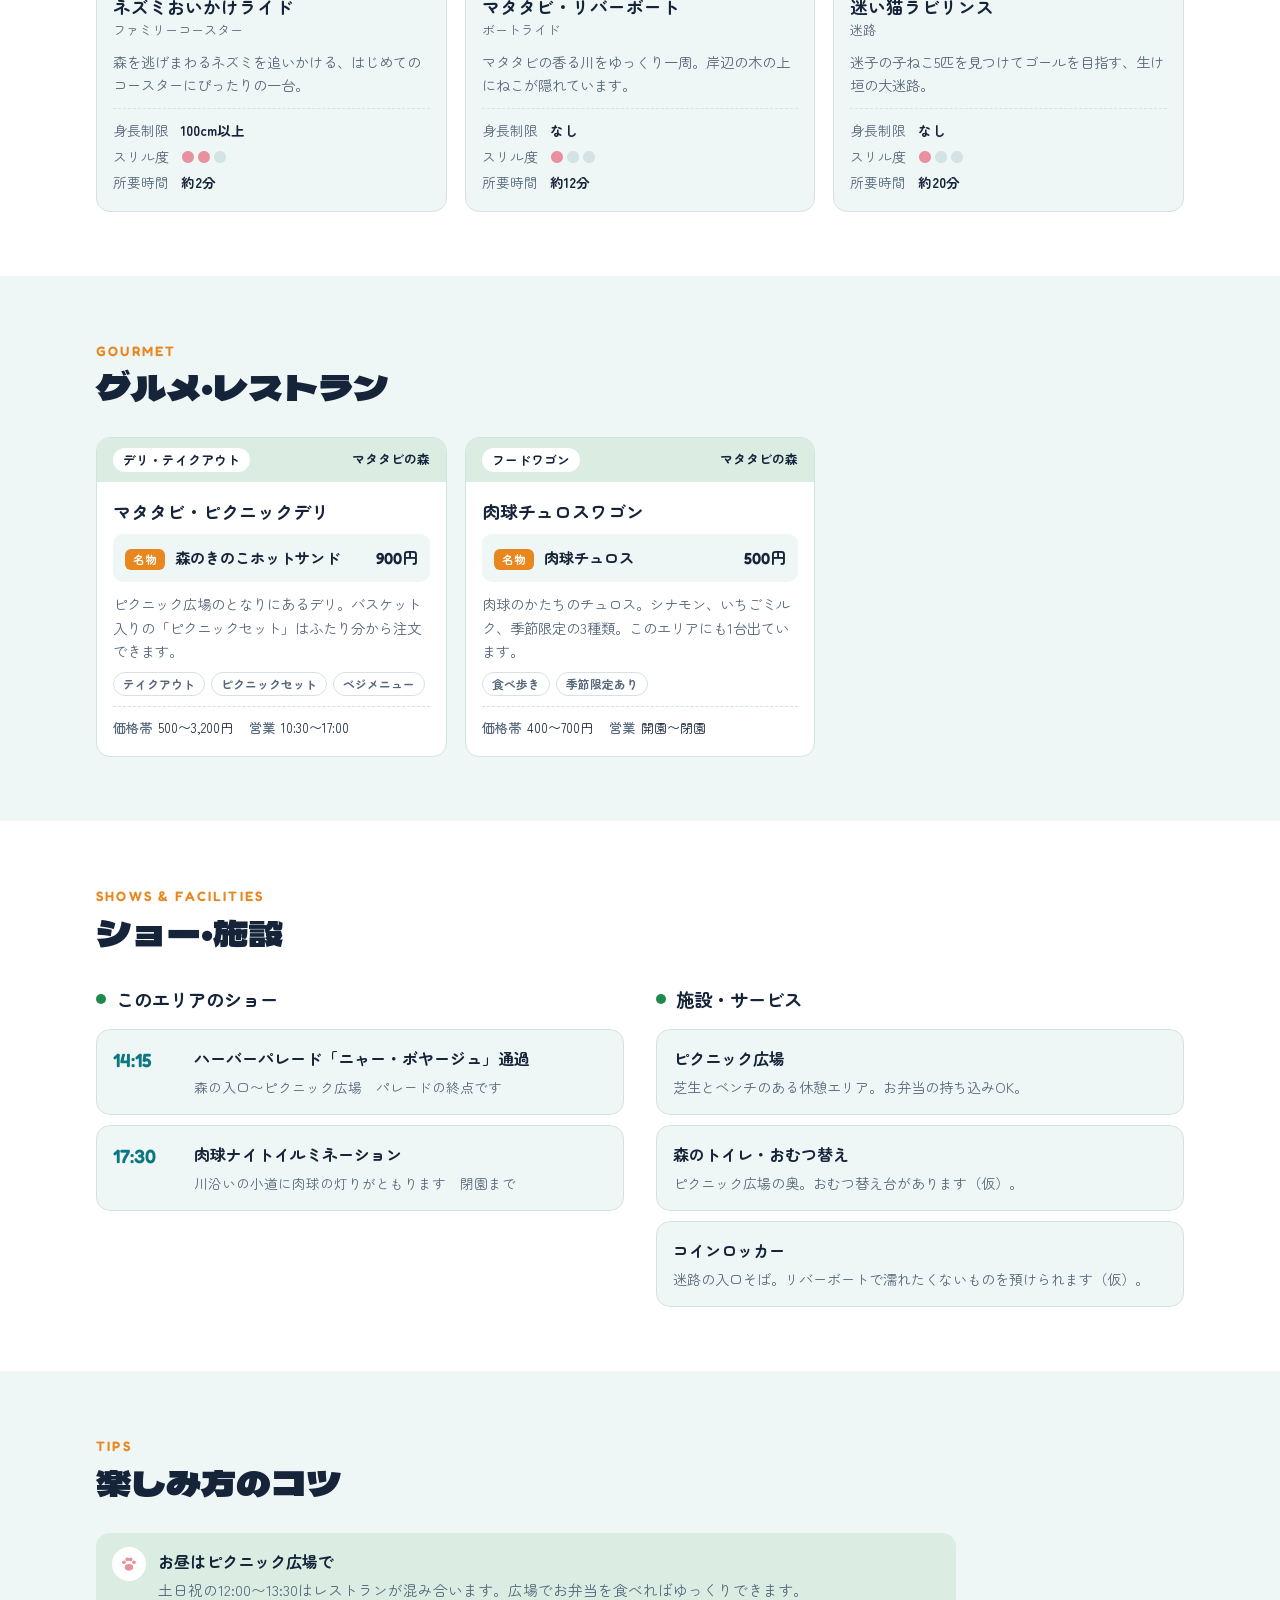
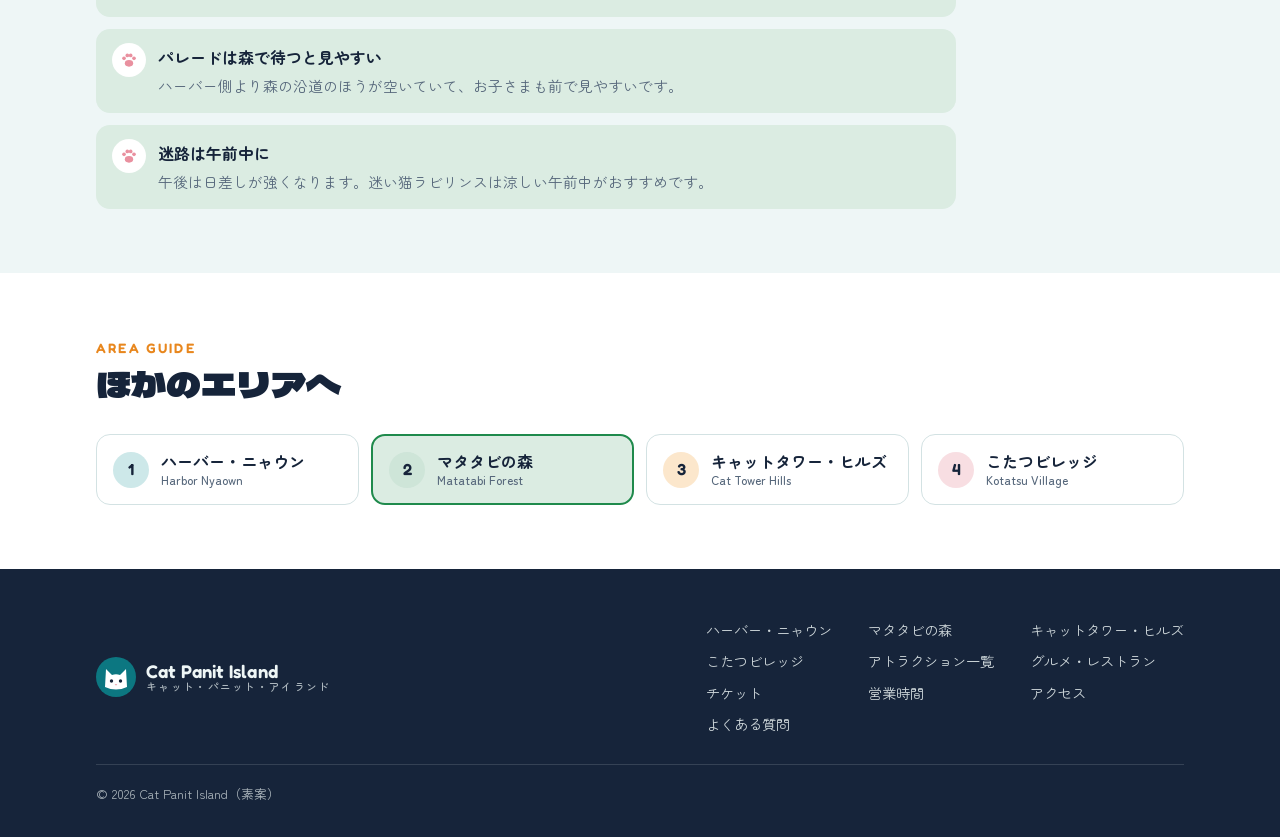
==== commit 9419f0ba: "ナビの項目名を短くし、横並び表示の幅を広げる 「ショー・イベント」→「ショー」、「よくある質問」→「Q&A」、 エリア名は短縮名（正式名はtitle属性）。メニューボタンへの 切り替えを1180px以" ====
--- a/area-forest.html
+++ b/area-forest.html
@@ -5,6 +5,18 @@
 <meta name="viewport" content="width=device-width, initial-scale=1">
 <title>マタタビの森 | Cat Panit Island</title>
 <meta name="description" content="Cat Panit Island エリア2「マタタビの森」のアトラクション・グルメ・ショー・施設のご案内。">
+<link rel="canonical" href="https://kawaitest.github.io/cat-panit-island/area-forest.html">
+<meta property="og:type" content="website">
+<meta property="og:site_name" content="Cat Panit Island">
+<meta property="og:locale" content="ja_JP">
+<meta property="og:title" content="マタタビの森｜Cat Panit Island">
+<meta property="og:description" content="Cat Panit Island エリア2「マタタビの森」のアトラクション・グルメ・ショー・施設のご案内。">
+<meta property="og:url" content="https://kawaitest.github.io/cat-panit-island/area-forest.html">
+<meta property="og:image" content="https://kawaitest.github.io/cat-panit-island/assets/ogp.png">
+<meta property="og:image:width" content="1200">
+<meta property="og:image:height" content="630">
+<meta property="og:image:alt" content="ねこの顔のかたちをした島のイラスト">
+<meta name="twitter:card" content="summary_large_image">
 <link rel="preconnect" href="https://fonts.googleapis.com">
 <link rel="preconnect" href="https://fonts.gstatic.com" crossorigin>
 <link rel="stylesheet" href="https://fonts.googleapis.com/css2?family=Dela+Gothic+One&family=Zen+Maru+Gothic:wght@400;500;700&family=Fredoka:wght@500;600&display=swap">
@@ -28,10 +40,10 @@
     <button class="menu-btn" id="menu-btn" type="button" aria-expanded="false" aria-controls="site-nav" aria-label="メニューを開く"><span class="bars" aria-hidden="true"></span><span class="lbl" aria-hidden="true">MENU</span></button>
     <nav class="nav" id="site-nav" aria-label="メインメニュー">
       <ul>
-        <li><a href="area-harbor.html">ハーバー・ニャウン</a></li>
-        <li><a href="area-forest.html" aria-current="page">マタタビの森</a></li>
-        <li><a href="area-hills.html">キャットタワー・ヒルズ</a></li>
-        <li><a href="area-kotatsu.html">こたつビレッジ</a></li>
+        <li><a href="area-harbor.html" title="ハーバー・ニャウン">ハーバー</a></li>
+        <li><a href="area-forest.html" title="マタタビの森" aria-current="page">森</a></li>
+        <li><a href="area-hills.html" title="キャットタワー・ヒルズ">ヒルズ</a></li>
+        <li><a href="area-kotatsu.html" title="こたつビレッジ">こたつ</a></li>
         <li><a href="index.html#hours">営業時間</a></li>
         <li><a href="index.html#access">アクセス</a></li>
         <li class="nav-cta"><a href="index.html#tickets">チケット</a></li>
--- a/assets/site.css
+++ b/assets/site.css
@@ -82,7 +82,7 @@
 .site-header.open .menu-btn .bars { background: transparent; }
 .site-header.open .menu-btn .bars::before { top: 0; transform: rotate(45deg); }
 .site-header.open .menu-btn .bars::after { top: 0; transform: rotate(-45deg); }
-@media (max-width: 1180px) {
+@media (max-width: 1000px) {
   .site-header .wrap { flex-wrap: wrap; gap: 8px; }
   .brand-name { white-space: nowrap; }
   .mobile-ticket { display: inline-flex; }
